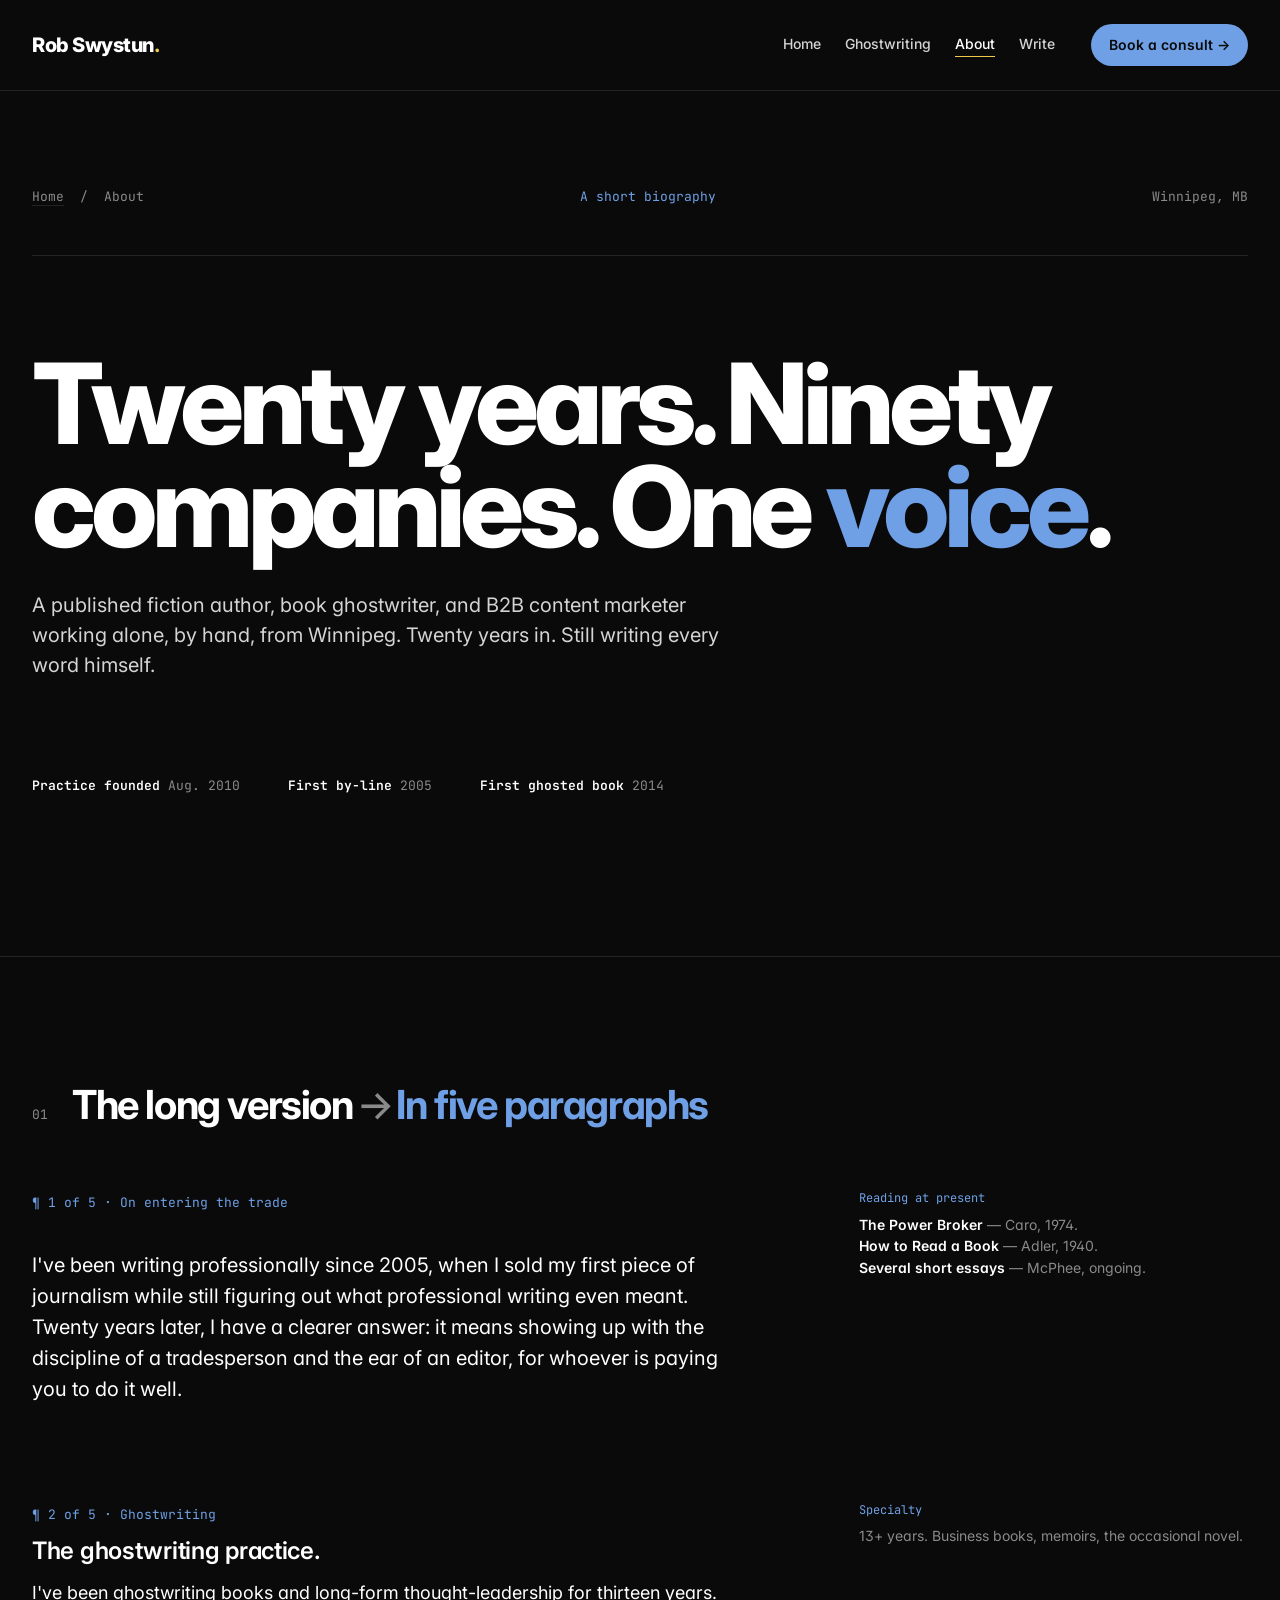
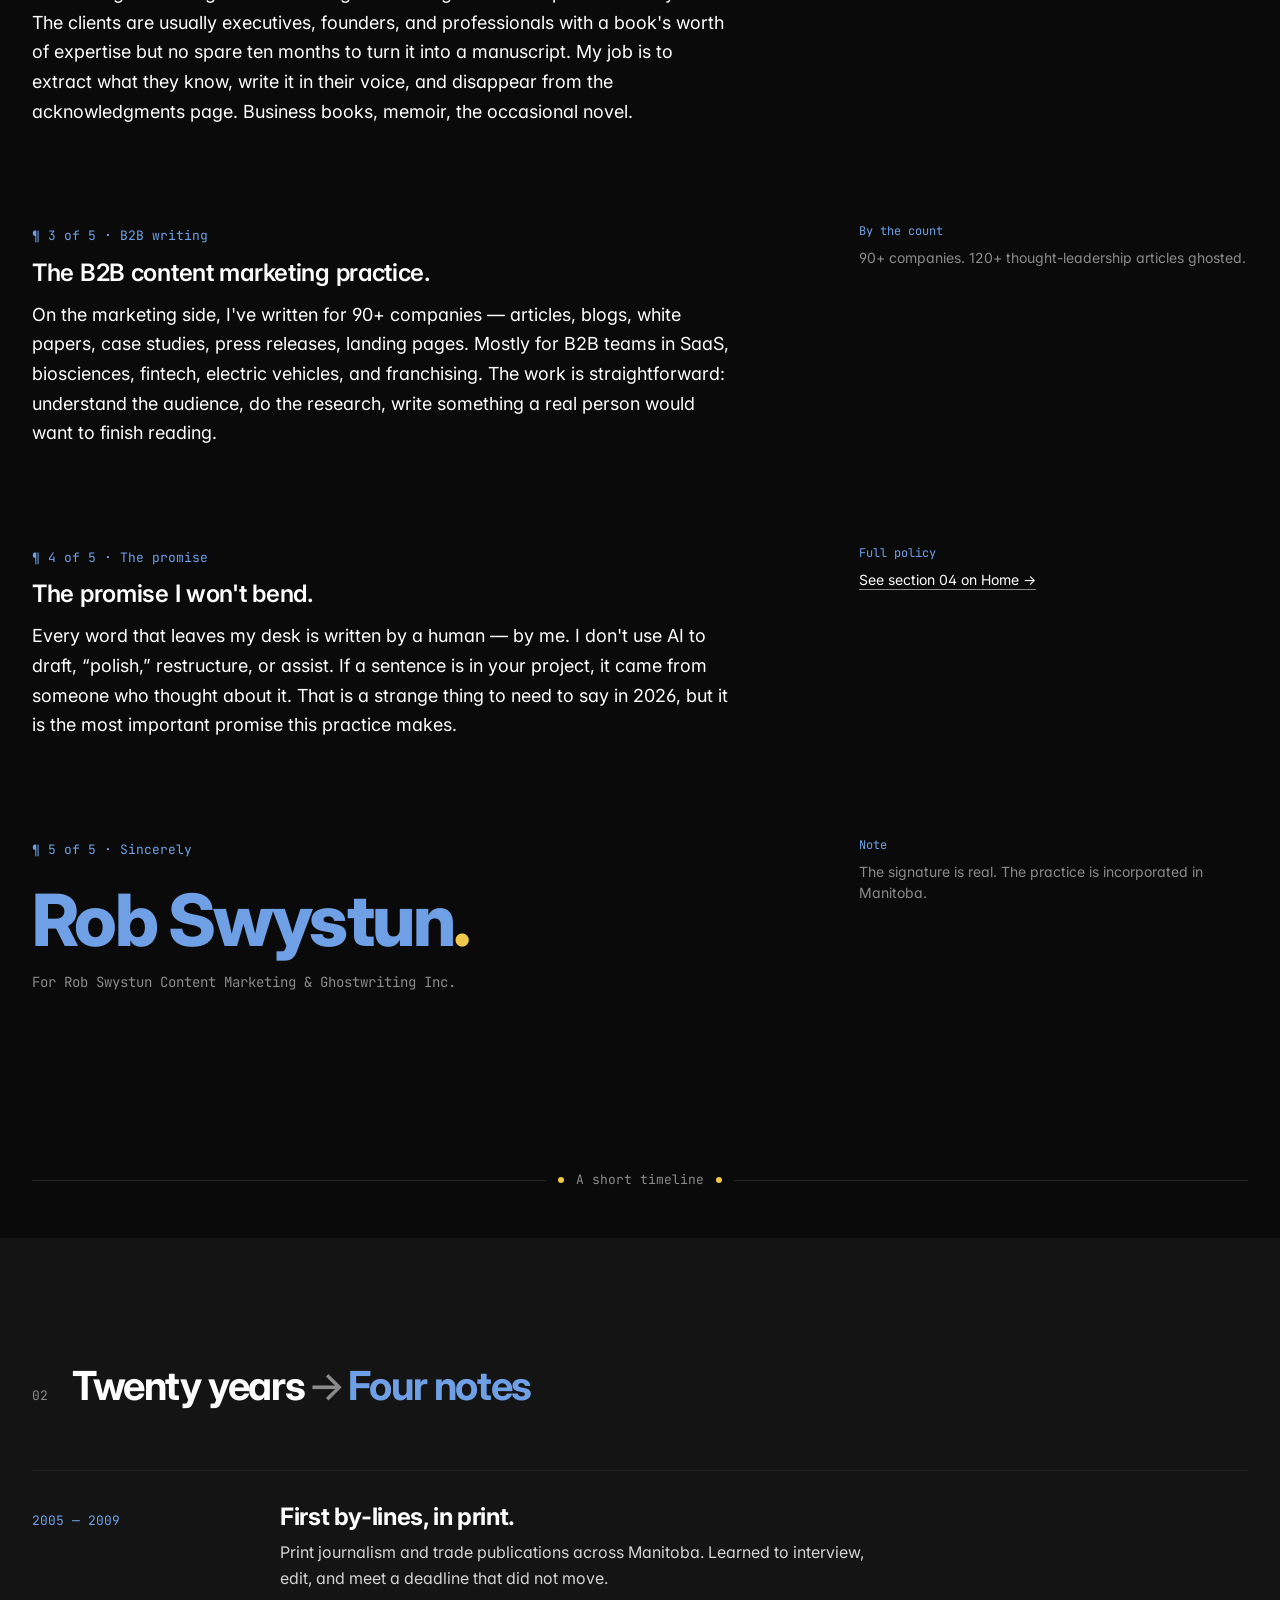
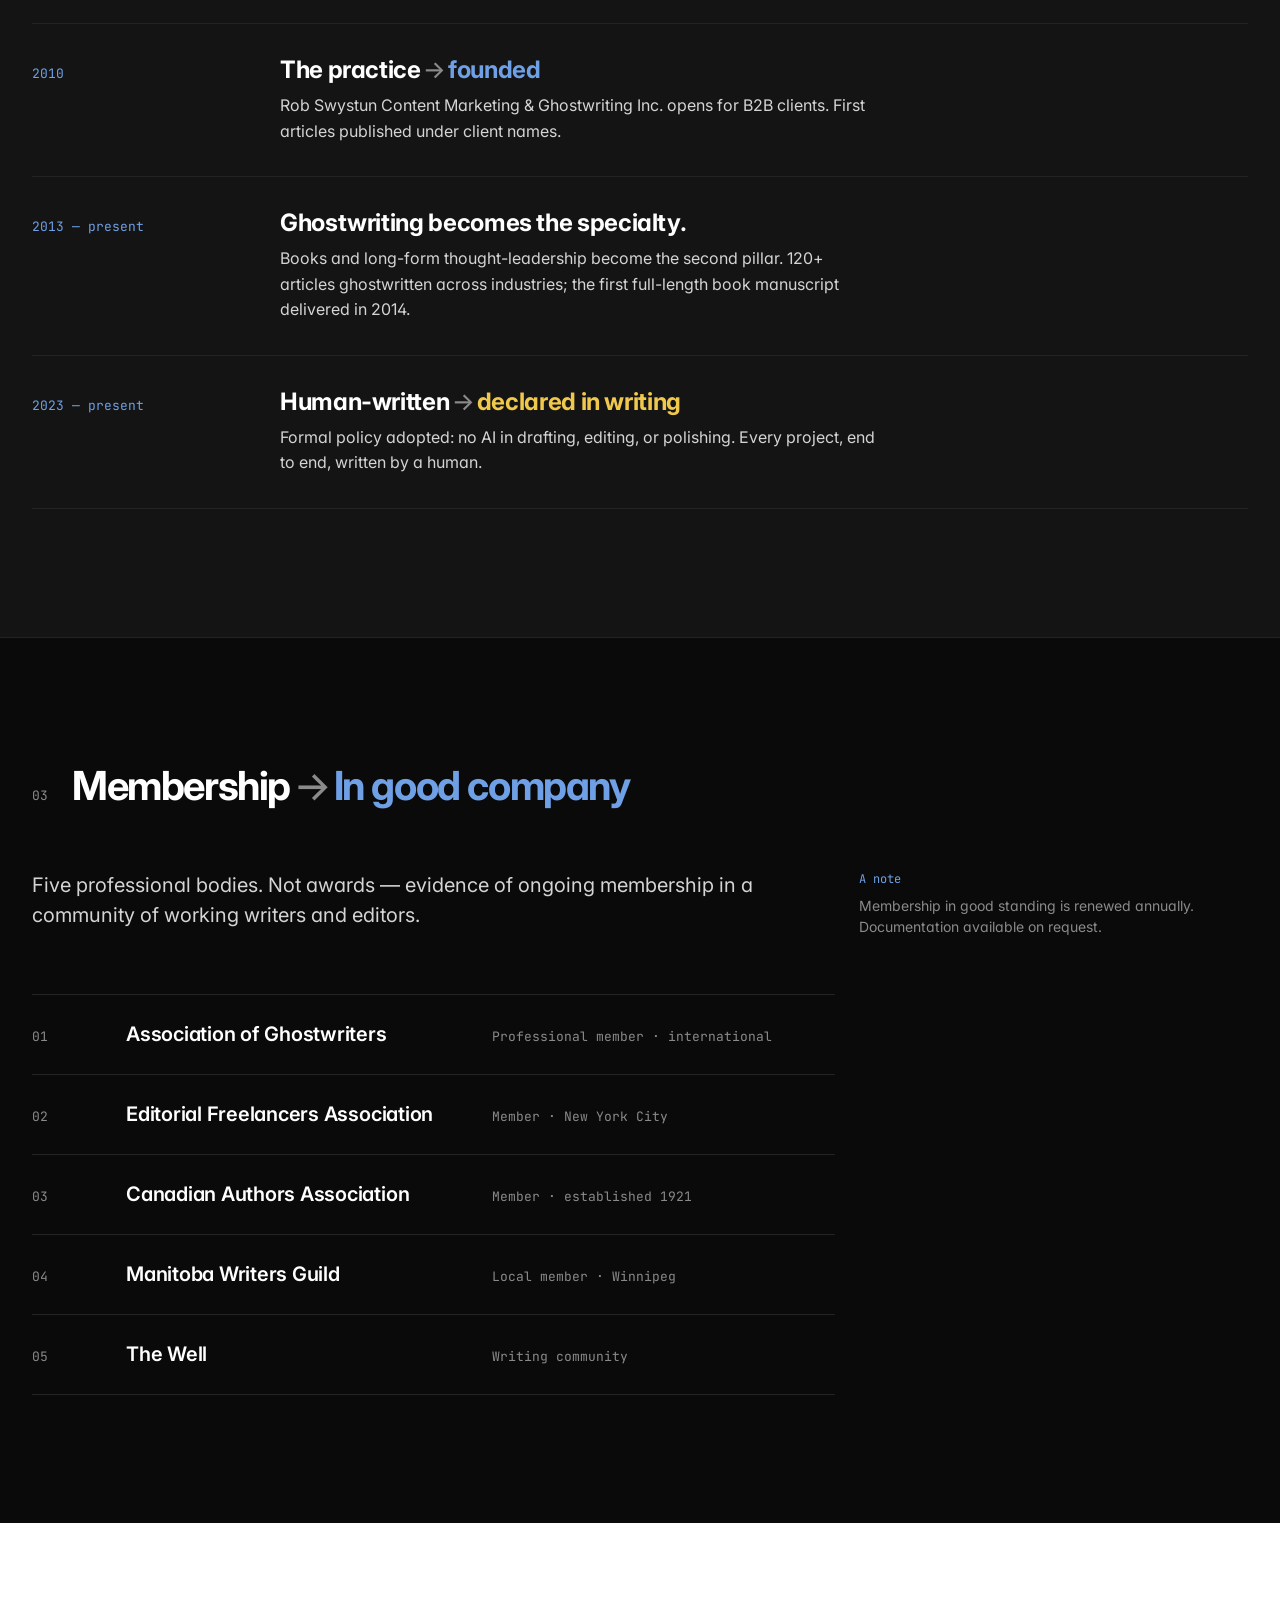
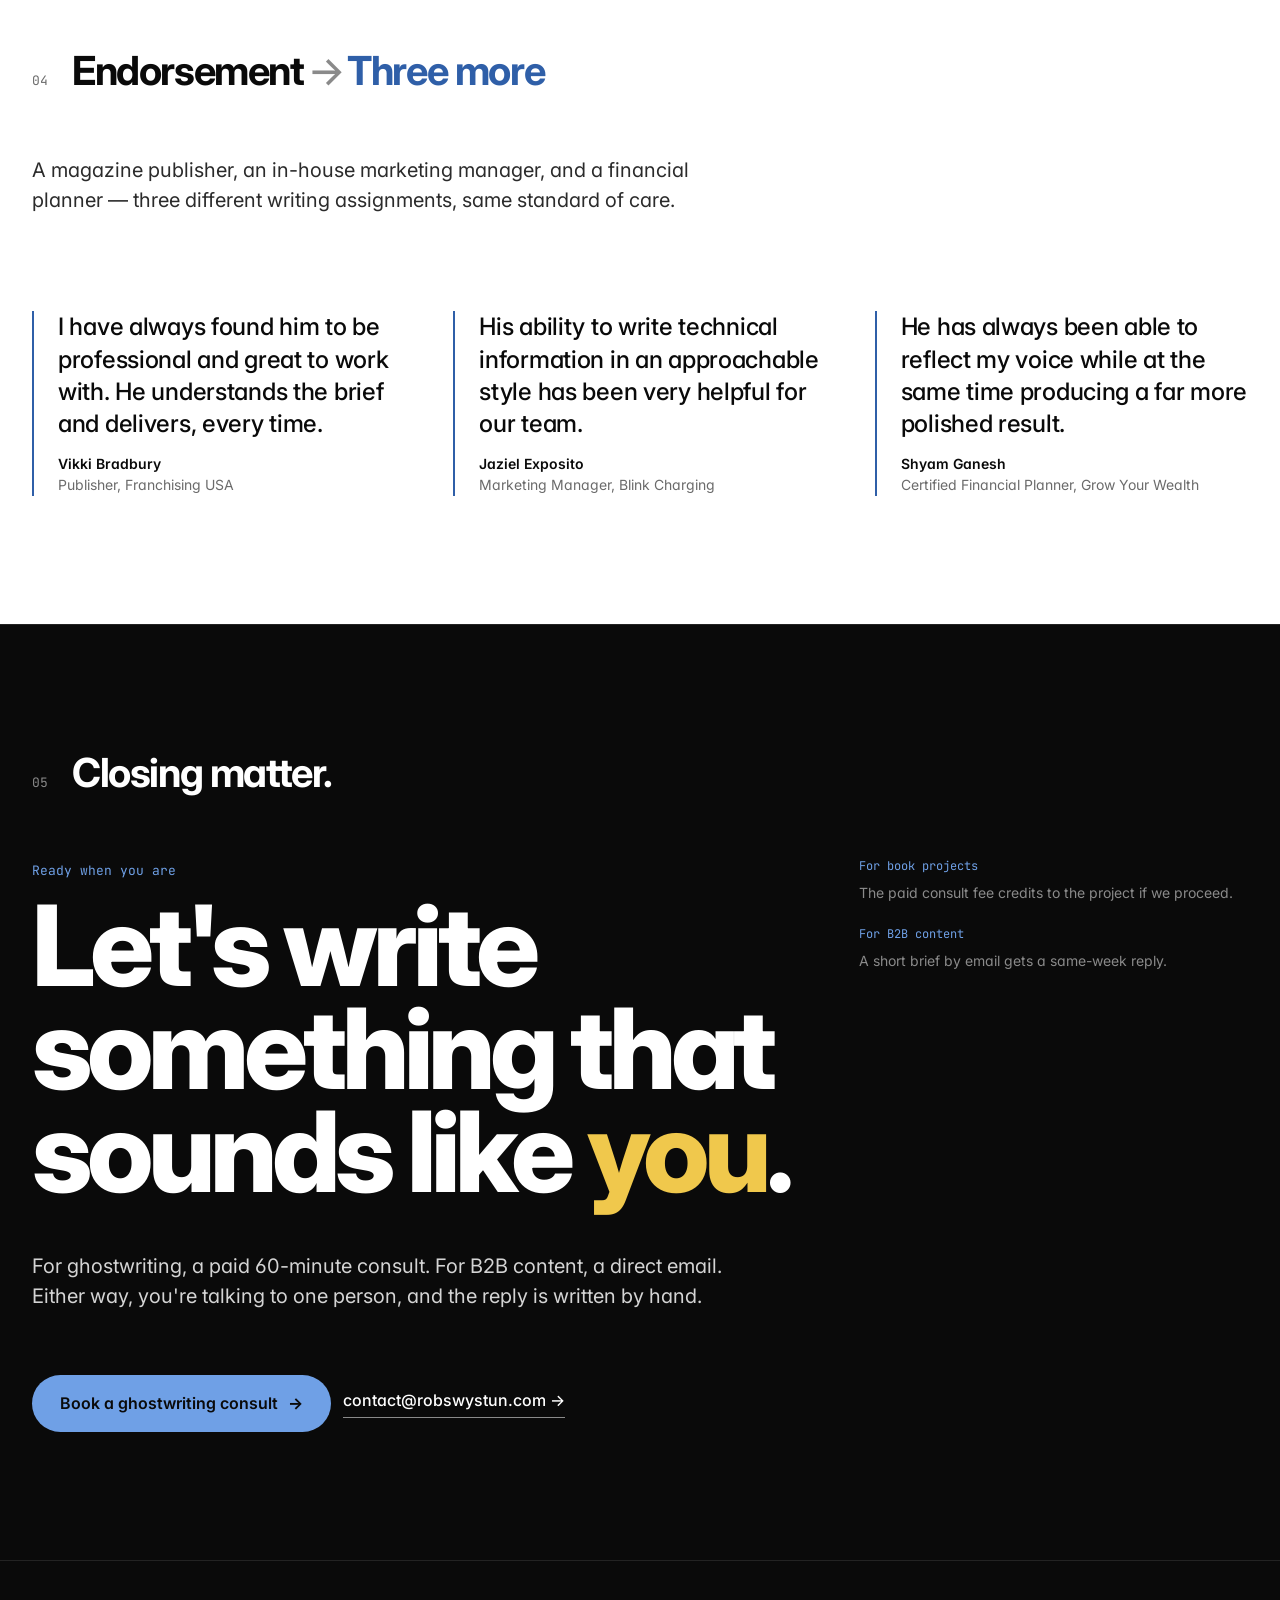
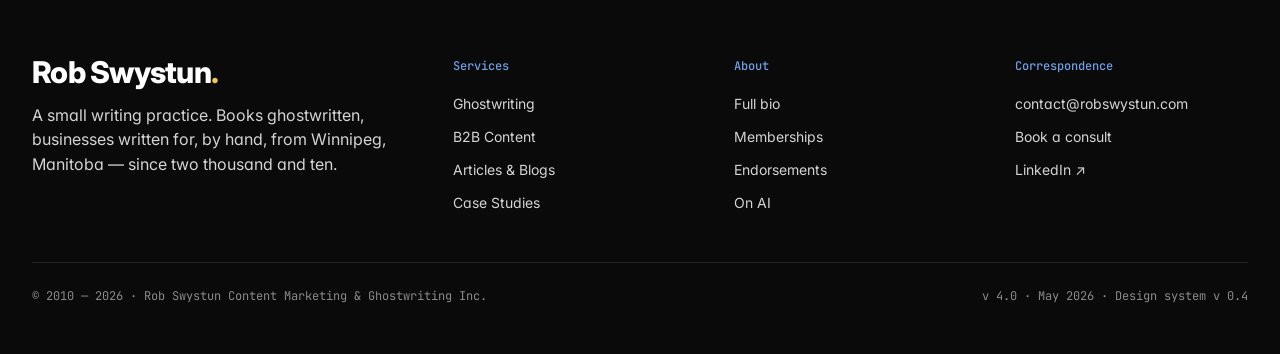
==== about.html @ d5e4dd90 "Add pages" ====
<!doctype html>
<html lang="en">
<head>
  <meta charset="utf-8" />
  <meta name="viewport" content="width=device-width, initial-scale=1" />
  <title>About — Rob Swystun</title>
  <meta name="description" content="Rob Swystun is a Winnipeg-based published author, book ghostwriter, and B2B content marketer with 20+ years of writing experience." />

  <link rel="preconnect" href="https://fonts.googleapis.com" />
  <link rel="preconnect" href="https://fonts.gstatic.com" crossorigin />
  <link href="https://fonts.googleapis.com/css2?family=Inter:wght@300;400;500;600;700;800;900&family=JetBrains+Mono:wght@400;500&display=swap" rel="stylesheet" />

  <link rel="stylesheet" href="styles.css" />
</head>
<body data-screen-label="02 About">
  <a class="skip" href="#main">Skip to text</a>

  <header class="site-header">
    <div class="wrap site-header__inner">
      <a href="index.html" class="brandmark">Rob Swystun<span class="dot">.</span></a>
      <nav class="topnav" aria-label="Primary">
        <a href="index.html">Home</a>
        <a href="ghostwriting.html">Ghostwriting</a>
        <a aria-current="page" href="about.html">About</a>
        <a href="index.html#correspondence">Write</a>
        <a class="nav-btn" href="ghostwriting.html">Book a consult <span class="arrow">→</span></a>
      </nav>
    </div>
  </header>

  <main id="main">

    <!-- ═══════ MASTHEAD ═══════════════════════════════════════ -->
    <section class="masthead" data-screen-label="About masthead">
      <div class="wrap">

        <div class="masthead__meta">
          <span><a href="index.html" style="color: var(--text-mute); border-bottom: 1px solid var(--line);">Home</a> &nbsp;/&nbsp; About</span>
          <span class="accent">A short biography</span>
          <span>Winnipeg, MB</span>
        </div>

        <h1>
          Twenty years. Ninety companies. One <span class="blue">voice</span>.
        </h1>

        <p class="masthead__dek">
          A published fiction author, book ghostwriter, and B2B content marketer
          working alone, by hand, from Winnipeg. Twenty years in. Still writing
          every word himself.
        </p>

        <div class="masthead__post-meta">
          <span><strong>Practice founded</strong> Aug. 2010</span>
          <span><strong>First by-line</strong> 2005</span>
          <span><strong>First ghosted book</strong> 2014</span>
        </div>
      </div>
    </section>

    <!-- ═══════ 01 / THE LONG VERSION ══════════════════════════ -->
    <section data-screen-label="Bio essay">
      <div class="wrap">
        <div class="sec-head">
          <span class="sec-num">01</span>
          <h2 class="sec-title">The long version<span class="arrow">→</span><span class="blue">In five paragraphs</span></h2>
        </div>

        <div class="grid">
          <div class="col-1-7">
            <p class="eyebrow">¶ 1 of 5 · On entering the trade</p>
            <p style="font-size: var(--t-20); line-height: 1.55; color: var(--text);">
              I've been writing professionally since 2005, when I sold my first piece
              of journalism while still figuring out what professional writing even
              meant. Twenty years later, I have a clearer answer: it means showing up
              with the discipline of a tradesperson and the ear of an editor, for
              whoever is paying you to do it well.
            </p>
          </div>
          <aside class="col-9-12">
            <div class="marginalia">
              <span class="num">Reading at present</span>
              <strong>The Power Broker</strong> — Caro, 1974.<br />
              <strong>How to Read a Book</strong> — Adler, 1940.<br />
              <strong>Several short essays</strong> — McPhee, ongoing.
            </div>
          </aside>
        </div>

        <div class="grid mt-5">
          <div class="col-1-7">
            <p class="eyebrow">¶ 2 of 5 · Ghostwriting</p>
            <h3 class="h-3" style="margin-bottom: var(--s-3);">The ghostwriting practice.</h3>
            <p>
              I've been ghostwriting books and long-form thought-leadership for thirteen
              years. The clients are usually executives, founders, and professionals with
              a book's worth of expertise but no spare ten months to turn it into a
              manuscript. My job is to extract what they know, write it in their voice,
              and disappear from the acknowledgments page. Business books, memoir,
              the occasional novel.
            </p>
          </div>
          <aside class="col-9-12">
            <div class="marginalia">
              <span class="num">Specialty</span>
              13+ years. Business books, memoirs, the occasional novel.
            </div>
          </aside>
        </div>

        <div class="grid mt-5">
          <div class="col-1-7">
            <p class="eyebrow">¶ 3 of 5 · B2B writing</p>
            <h3 class="h-3" style="margin-bottom: var(--s-3);">The B2B content marketing practice.</h3>
            <p>
              On the marketing side, I've written for 90+ companies — articles, blogs,
              white papers, case studies, press releases, landing pages. Mostly for B2B
              teams in SaaS, biosciences, fintech, electric vehicles, and franchising.
              The work is straightforward: understand the audience, do the research,
              write something a real person would want to finish reading.
            </p>
          </div>
          <aside class="col-9-12">
            <div class="marginalia">
              <span class="num">By the count</span>
              90+ companies. 120+ thought-leadership articles ghosted.
            </div>
          </aside>
        </div>

        <div class="grid mt-5">
          <div class="col-1-7">
            <p class="eyebrow">¶ 4 of 5 · The promise</p>
            <h3 class="h-3" style="margin-bottom: var(--s-3);">The promise I won't bend.</h3>
            <p>
              Every word that leaves my desk is written by a human — by me. I don't use
              AI to draft, &ldquo;polish,&rdquo; restructure, or assist. If a sentence is
              in your project, it came from someone who thought about it. That is a
              strange thing to need to say in 2026, but it is the most important promise
              this practice makes.
            </p>
          </div>
          <aside class="col-9-12">
            <div class="marginalia">
              <span class="num">Full policy</span>
              <a href="index.html#ai">See section 04 on Home →</a>
            </div>
          </aside>
        </div>

        <div class="grid mt-5">
          <div class="col-1-7">
            <p class="eyebrow">¶ 5 of 5 · Sincerely</p>
            <p style="font-family: var(--sans); font-weight: 800; font-size: clamp(40px, 6vw, 72px); line-height: 1; color: var(--blue); letter-spacing: -0.035em; margin: var(--s-3) 0; max-width: none;">
              Rob Swystun<span style="color: var(--warm);">.</span>
            </p>
            <p class="ts-small mt-1" style="font-family: var(--mono);">
              For Rob Swystun Content Marketing &amp; Ghostwriting Inc.
            </p>
          </div>
          <aside class="col-9-12">
            <div class="marginalia">
              <span class="num">Note</span>
              The signature is real. The practice is incorporated in Manitoba.
            </div>
          </aside>
        </div>
      </div>
    </section>

    <!-- section break -->
    <div class="wrap">
      <div class="section-break" role="separator">
        <span class="section-break__dot" aria-hidden="true"></span>
        <span class="section-break__label">A short timeline</span>
        <span class="section-break__dot" aria-hidden="true"></span>
      </div>
    </div>

    <!-- ═══════ 02 / TIMELINE ══════════════════════════════════ -->
    <section class="section--no-top section--alt" data-screen-label="Timeline">
      <div class="wrap">
        <div class="sec-head">
          <span class="sec-num">02</span>
          <h2 class="sec-title">Twenty years<span class="arrow">→</span><span class="blue">Four notes</span></h2>
        </div>

        <div class="grid">
          <div class="col-1-12">
            <ol class="timeline">
              <li class="timeline__row">
                <span class="timeline__years">2005 — 2009</span>
                <div>
                  <h3 class="timeline__title">First by-lines, in print.</h3>
                  <p class="timeline__body">
                    Print journalism and trade publications across Manitoba.
                    Learned to interview, edit, and meet a deadline that did not move.
                  </p>
                </div>
              </li>
              <li class="timeline__row">
                <span class="timeline__years">2010</span>
                <div>
                  <h3 class="timeline__title">The practice<span class="arrow">→</span><span class="blue">founded</span></h3>
                  <p class="timeline__body">
                    Rob Swystun Content Marketing &amp; Ghostwriting Inc. opens for B2B
                    clients. First articles published under client names.
                  </p>
                </div>
              </li>
              <li class="timeline__row">
                <span class="timeline__years">2013 — present</span>
                <div>
                  <h3 class="timeline__title">Ghostwriting becomes the specialty.</h3>
                  <p class="timeline__body">
                    Books and long-form thought-leadership become the second pillar.
                    120+ articles ghostwritten across industries; the first full-length
                    book manuscript delivered in 2014.
                  </p>
                </div>
              </li>
              <li class="timeline__row">
                <span class="timeline__years">2023 — present</span>
                <div>
                  <h3 class="timeline__title">Human-written<span class="arrow">→</span><span class="warm">declared in writing</span></h3>
                  <p class="timeline__body">
                    Formal policy adopted: no AI in drafting, editing, or polishing.
                    Every project, end to end, written by a human.
                  </p>
                </div>
              </li>
            </ol>
          </div>
        </div>
      </div>
    </section>

    <!-- ═══════ 03 / MEMBERSHIPS ═══════════════════════════════ -->
    <section id="memberships" data-screen-label="Memberships">
      <div class="wrap">
        <div class="sec-head">
          <span class="sec-num">03</span>
          <h2 class="sec-title">Membership<span class="arrow">→</span><span class="blue">In good company</span></h2>
        </div>

        <div class="grid">
          <div class="col-1-8">
            <p class="dek">
              Five professional bodies. Not awards — evidence of ongoing membership in
              a community of working writers and editors.
            </p>

            <ol class="register mt-4">
              <li class="register__row">
                <span class="register__num">01</span>
                <span class="register__name">Association of Ghostwriters</span>
                <span class="register__meta">Professional member · international</span>
              </li>
              <li class="register__row">
                <span class="register__num">02</span>
                <span class="register__name">Editorial Freelancers Association</span>
                <span class="register__meta">Member · New York City</span>
              </li>
              <li class="register__row">
                <span class="register__num">03</span>
                <span class="register__name">Canadian Authors Association</span>
                <span class="register__meta">Member · established 1921</span>
              </li>
              <li class="register__row">
                <span class="register__num">04</span>
                <span class="register__name">Manitoba Writers Guild</span>
                <span class="register__meta">Local member · Winnipeg</span>
              </li>
              <li class="register__row">
                <span class="register__num">05</span>
                <span class="register__name">The Well</span>
                <span class="register__meta">Writing community</span>
              </li>
            </ol>
          </div>

          <aside class="col-9-12">
            <div class="marginalia">
              <span class="num">A note</span>
              Membership in good standing is renewed annually. Documentation available on request.
            </div>
          </aside>
        </div>
      </div>
    </section>

    <!-- ═══════ 04 / MORE ENDORSEMENTS (inverted) ══════════════ -->
    <section class="inverted" id="more-endorsements" data-screen-label="More endorsements">
      <div class="wrap">
        <div class="sec-head">
          <span class="sec-num">04</span>
          <h2 class="sec-title">Endorsement<span class="arrow">→</span><span style="color: var(--blue-deep);">Three more</span></h2>
        </div>

        <p class="dek" style="margin-bottom: var(--s-9); color: var(--ink-soft);">
          A magazine publisher, an in-house marketing manager, and a financial planner —
          three different writing assignments, same standard of care.
        </p>

        <div class="grid">
          <div class="col-1-12">
            <div style="display: grid; grid-template-columns: repeat(3, 1fr); gap: var(--s-7);" class="quotes-grid">

              <figure class="pull-quote">
                <p>I have always found him to be professional and great to work with. He understands the brief and delivers, every time.</p>
                <cite><strong>Vikki Bradbury</strong><br />Publisher, Franchising USA</cite>
              </figure>

              <figure class="pull-quote">
                <p>His ability to write technical information in an approachable style has been very helpful for our team.</p>
                <cite><strong>Jaziel Exposito</strong><br />Marketing Manager, Blink Charging</cite>
              </figure>

              <figure class="pull-quote">
                <p>He has always been able to reflect my voice while at the same time producing a far more polished result.</p>
                <cite><strong>Shyam Ganesh</strong><br />Certified Financial Planner, Grow Your Wealth</cite>
              </figure>

            </div>
          </div>
        </div>
      </div>
    </section>

    <!-- ═══════ 05 / CLOSING ═══════════════════════════════════ -->
    <section data-screen-label="Closing CTA">
      <div class="wrap">
        <div class="sec-head">
          <span class="sec-num">05</span>
          <h2 class="sec-title">Closing matter.</h2>
        </div>

        <div class="grid">
          <div class="col-1-8">
            <p class="eyebrow">Ready when you are</p>

            <h2 class="h-display" style="margin-bottom: var(--s-7);">
              Let's write something that sounds like <span class="warm">you</span>.
            </h2>

            <p class="dek">
              For ghostwriting, a paid 60-minute consult. For B2B content, a direct email.
              Either way, you're talking to one person, and the reply is written by hand.
            </p>

            <div class="masthead__cta">
              <a class="btn" href="ghostwriting.html">Book a ghostwriting consult <span class="arrow">→</span></a>
              <a class="btn link" href="mailto:contact@robswystun.com">contact@robswystun.com →</a>
            </div>
          </div>
          <aside class="col-9-12">
            <div class="marginalia">
              <span class="num">For book projects</span>
              The paid consult fee credits to the project if we proceed.<br /><br />
              <span class="num">For B2B content</span>
              A short brief by email gets a same-week reply.
            </div>
          </aside>
        </div>
      </div>
    </section>

  </main>

  <footer class="site-footer">
    <div class="wrap">
      <div class="site-footer__grid">
        <div>
          <p class="site-footer__brand">Rob Swystun<span class="dot">.</span></p>
          <p class="site-footer__tag">
            A small writing practice. Books ghostwritten, businesses written for, by hand,
            from Winnipeg, Manitoba — since two thousand and ten.
          </p>
        </div>
        <div>
          <h4>Services</h4>
          <ul>
            <li><a href="ghostwriting.html">Ghostwriting</a></li>
            <li><a href="index.html#services">B2B Content</a></li>
            <li><a href="index.html#services">Articles &amp; Blogs</a></li>
            <li><a href="index.html#services">Case Studies</a></li>
          </ul>
        </div>
        <div>
          <h4>About</h4>
          <ul>
            <li><a href="about.html">Full bio</a></li>
            <li><a href="#memberships">Memberships</a></li>
            <li><a href="#more-endorsements">Endorsements</a></li>
            <li><a href="index.html#ai">On AI</a></li>
          </ul>
        </div>
        <div>
          <h4>Correspondence</h4>
          <ul>
            <li><a href="mailto:contact@robswystun.com">contact@robswystun.com</a></li>
            <li><a href="ghostwriting.html">Book a consult</a></li>
            <li><a href="#">LinkedIn ↗</a></li>
          </ul>
        </div>
      </div>
      <div class="site-footer__meta">
        <span>© 2010 — 2026 · Rob Swystun Content Marketing &amp; Ghostwriting Inc.</span>
        <span>v 4.0 · May 2026 · Design system v 0.4</span>
      </div>
    </div>
  </footer>

  <style>
    @media (max-width: 760px) {
      .quotes-grid { grid-template-columns: 1fr !important; }
    }
  </style>
</body>
</html>
---- styles.css ----
/* ═══════════════════════════════════════════════════════════════
   Rob Swystun — Content Marketing & Ghostwriting
   v4 — built on the Rob Swystun design system v0.4
   Black canvas. Heavy Inter. Blue & yellow accents.
   "Words built to last, voices built to carry."
   ═══════════════════════════════════════════════════════════════ */

:root{
  /* Surfaces — dark by default */
  --page:        #0A0A0A;
  --page-2:      #141414;
  --line:        #232323;
  --line-2:      #2E2E2E;

  --text:        #FFFFFF;
  --text-soft:   #D4D4D4;
  --text-mute:   #8A8A8A;

  /* Inverted (light card sections) */
  --light:       #FFFFFF;
  --ink:         #0A0A0A;
  --ink-soft:    #2B2B2B;
  --ink-mute:    #6B6B6B;
  --light-rule:  #E4E4E1;
  --light-line:  #F0F0EC;

  /* Accents */
  --blue:        #6FA0E6;
  --blue-deep:   #2F5FA8;
  --warm:        #F0C84C;
  --warm-deep:   #B58A12;

  /* Type */
  --sans: "Inter", -apple-system, BlinkMacSystemFont, "Helvetica Neue", Arial, sans-serif;
  --mono: "JetBrains Mono", ui-monospace, SFMono-Regular, Menlo, monospace;

  /* Scale */
  --t-12: 0.75rem;
  --t-13: 0.8125rem;
  --t-14: 0.875rem;
  --t-16: 1rem;
  --t-18: 1.125rem;
  --t-20: 1.25rem;
  --t-24: 1.5rem;
  --t-30: 1.875rem;
  --t-40: 2.5rem;
  --t-56: 3.5rem;
  --t-80: 5rem;
  --t-112: 7rem;

  /* Spacing — 8pt */
  --s-1: 4px; --s-2: 8px; --s-3: 12px; --s-4: 16px; --s-5: 24px;
  --s-6: 32px; --s-7: 48px; --s-8: 64px; --s-9: 96px; --s-10: 128px; --s-11: 160px;

  --maxw: 1280px;
  --gutter: 32px;
}

/* ── Reset ───────────────────────────────────────────────────── */
*, *::before, *::after { box-sizing: border-box; }
html, body { margin: 0; padding: 0; }
body{
  background: var(--page);
  color: var(--text);
  font-family: var(--sans);
  font-size: var(--t-16);
  line-height: 1.55;
  -webkit-font-smoothing: antialiased;
  text-rendering: optimizeLegibility;
  font-feature-settings: "ss01","cv11";
}
img, svg { max-width: 100%; display: block; }
ul, ol { list-style: none; padding: 0; margin: 0; }
a { color: inherit; text-decoration: none; }
hr { border: 0; height: 1px; background: var(--line); }

::selection { background: var(--blue); color: var(--ink); }

/* ── Container ───────────────────────────────────────────────── */
.wrap {
  max-width: var(--maxw);
  margin: 0 auto;
  padding: 0 var(--gutter);
}

/* ── Section primitives ──────────────────────────────────────── */
section { padding: var(--s-10) 0; border-top: 1px solid var(--line); }
section:first-of-type, .section--no-top { border-top: 0; }
.section--alt { background: var(--page-2); }

/* Inverted (white) section */
.inverted {
  background: var(--light);
  color: var(--ink);
  border-top: 0;
}
.inverted .sec-num { color: var(--ink-mute); }
.inverted .sec-title { color: var(--ink); }
.inverted .ts-eyebrow, .inverted .eyebrow { color: var(--blue-deep); }
.inverted hr { background: var(--light-rule); }
.inverted .ts-small { color: var(--ink-mute); }
.inverted p { color: var(--ink-soft); }
.inverted .meta-mono { color: var(--ink-mute); }

/* Section head ─ aligned mono numeral + heavy title */
.sec-head {
  display: flex;
  align-items: baseline;
  gap: var(--s-5);
  margin-bottom: var(--s-8);
}
.sec-num {
  font-family: var(--mono);
  font-size: var(--t-13);
  color: var(--text-mute);
  flex-shrink: 0;
}
.sec-title {
  font-family: var(--sans);
  font-weight: 700;
  font-size: var(--t-40);
  letter-spacing: -0.035em;
  line-height: 1.0;
  margin: 0;
  color: var(--text);
}
.sec-title .blue { color: var(--blue); }
.sec-title .warm { color: var(--warm); }
.sec-title .arrow {
  color: var(--text-mute);
  font-weight: 500;
  margin: 0 .1em;
}
@media (max-width: 720px) {
  .sec-title { font-size: var(--t-30); }
}

/* Eyebrow */
.eyebrow {
  font-family: var(--mono);
  font-size: var(--t-13);
  color: var(--blue);
  margin-bottom: var(--s-3);
  display: inline-block;
}

/* ── Type scale classes ──────────────────────────────────────── */
.h-display {
  font-family: var(--sans);
  font-weight: 800;
  font-size: clamp(56px, 9vw, 112px);
  line-height: 0.92;
  letter-spacing: -0.045em;
  margin: 0;
  text-wrap: balance;
}
.h-display .blue { color: var(--blue); }
.h-display .warm { color: var(--warm); }
.h-display .arrow {
  color: var(--text-mute);
  font-weight: 500;
  margin: 0 .1em;
}
.h-1 {
  font-family: var(--sans);
  font-weight: 700;
  font-size: var(--t-56);
  line-height: 0.98;
  letter-spacing: -0.035em;
  margin: 0;
}
.h-1 .blue { color: var(--blue); }
.h-1 .warm { color: var(--warm); }
.h-1 .arrow { color: var(--text-mute); font-weight: 500; margin: 0 .1em; }
.h-2 {
  font-family: var(--sans);
  font-weight: 700;
  font-size: var(--t-40);
  line-height: 1.05;
  letter-spacing: -0.025em;
  margin: 0;
}
.h-2 .blue { color: var(--blue); }
.h-2 .warm { color: var(--warm); }
.h-2 .arrow { color: var(--text-mute); font-weight: 500; margin: 0 .1em; }
.h-3 {
  font-family: var(--sans);
  font-weight: 600;
  font-size: var(--t-24);
  line-height: 1.2;
  letter-spacing: -0.012em;
  margin: 0;
}
.h-3 .blue { color: var(--blue); }
.h-3 .warm { color: var(--warm); }
.h-3 .arrow { color: var(--text-mute); font-weight: 500; margin: 0 .1em; }

.inverted .h-display .blue, .inverted .h-1 .blue, .inverted .h-2 .blue, .inverted .h-3 .blue { color: var(--blue-deep); }
.inverted .h-display .warm, .inverted .h-1 .warm, .inverted .h-2 .warm, .inverted .h-3 .warm { color: var(--warm-deep); }
.inverted .h-display .arrow, .inverted .h-1 .arrow, .inverted .h-2 .arrow, .inverted .h-3 .arrow { color: var(--ink-mute); }
.inverted .h-display, .inverted .h-1, .inverted .h-2, .inverted .h-3 { color: var(--ink); }

/* Dek */
.dek {
  font-family: var(--sans);
  font-weight: 400;
  font-size: var(--t-20);
  line-height: 1.5;
  color: var(--text-soft);
  max-width: 56ch;
  margin: 0;
}
.inverted .dek { color: var(--ink-soft); }

/* Body */
p {
  font-family: var(--sans);
  font-size: var(--t-18);
  line-height: 1.65;
  color: var(--text);
  max-width: 65ch;
  margin: 0;
}
p + p { margin-top: var(--s-5); }
p strong { color: var(--text); font-weight: 600; }
.inverted p { color: var(--ink); }
.inverted p strong { color: var(--ink); }

/* Mono small caption / metadata */
.meta-mono {
  font-family: var(--mono);
  font-size: var(--t-13);
  color: var(--text-mute);
  line-height: 1.55;
}
.ts-small {
  font-family: var(--sans);
  font-size: var(--t-14);
  line-height: 1.55;
  color: var(--text-mute);
}

/* ── Buttons (pill) ──────────────────────────────────────────── */
.btn {
  display: inline-flex;
  align-items: center;
  gap: 10px;
  font-family: var(--sans);
  font-weight: 600;
  font-size: var(--t-16);
  padding: 16px 28px;
  border-radius: 999px;
  border: 0;
  cursor: pointer;
  background: var(--blue);
  color: var(--ink);
  transition: transform .25s ease, background .25s ease, color .25s ease, border-color .25s ease;
  white-space: nowrap;
}
.btn:hover { background: var(--warm); color: var(--ink); transform: translateY(-1px); }
.btn .arrow { display: inline-block; transition: transform .25s ease; font-weight: 700; }
.btn:hover .arrow { transform: translateX(4px); }

.btn.ghost {
  background: transparent;
  color: var(--text);
  border: 1px solid var(--text);
}
.btn.ghost:hover {
  background: var(--text);
  color: var(--ink);
  border-color: var(--text);
}

.btn.link {
  background: transparent;
  border: 0;
  padding: 0 0 4px;
  border-radius: 0;
  color: var(--text);
  font-weight: 500;
  border-bottom: 1px solid var(--text-mute);
}
.btn.link:hover {
  color: var(--blue);
  border-color: var(--blue);
  background: transparent;
  transform: none;
}

.inverted .btn { background: var(--ink); color: var(--light); }
.inverted .btn:hover { background: var(--blue-deep); color: var(--light); }
.inverted .btn.ghost { background: transparent; color: var(--ink); border-color: var(--ink); }
.inverted .btn.ghost:hover { background: var(--ink); color: var(--light); }
.inverted .btn.link { color: var(--ink); border-color: var(--ink-mute); }
.inverted .btn.link:hover { color: var(--blue-deep); border-color: var(--blue-deep); }

/* ── Header / topbar ─────────────────────────────────────────── */
.site-header {
  padding: var(--s-5) 0;
  border-bottom: 1px solid var(--line);
  background: var(--page);
  position: sticky;
  top: 0;
  z-index: 10;
}
.site-header__inner {
  display: flex;
  justify-content: space-between;
  align-items: center;
  gap: var(--s-5);
}
.brandmark {
  font-family: var(--sans);
  font-weight: 800;
  font-size: var(--t-20);
  letter-spacing: -0.025em;
  color: var(--text);
  line-height: 1;
}
.brandmark .dot { color: var(--warm); }
.topnav {
  display: flex;
  align-items: center;
  gap: var(--s-5);
}
.topnav a {
  font-family: var(--sans);
  font-size: var(--t-14);
  font-weight: 500;
  color: var(--text-soft);
  transition: color .2s;
  padding-bottom: 2px;
  border-bottom: 1px solid transparent;
}
.topnav a:hover { color: var(--text); }
.topnav a[aria-current="page"] { color: var(--text); border-color: var(--warm); }
.topnav .nav-btn {
  padding: 10px 18px;
  border-radius: 999px;
  background: var(--blue);
  color: var(--ink);
  border: 0;
  font-weight: 600;
  font-size: var(--t-14);
  margin-left: var(--s-3);
}
.topnav .nav-btn:hover { background: var(--warm); border-color: transparent; color: var(--ink); }
@media (max-width: 720px) {
  .topnav { gap: var(--s-3); }
  .topnav a { font-size: var(--t-12); }
  .topnav .nav-btn { display: none; }
}

/* ── Masthead ────────────────────────────────────────────────── */
.masthead {
  padding: var(--s-9) 0 var(--s-11);
  border-top: 0;
}
.masthead__meta {
  display: flex;
  justify-content: space-between;
  align-items: baseline;
  gap: var(--s-5);
  padding-bottom: var(--s-7);
  border-bottom: 1px solid var(--line);
  margin-bottom: var(--s-9);
  font-family: var(--mono);
  font-size: var(--t-13);
  color: var(--text-mute);
  flex-wrap: wrap;
}
.masthead__meta .accent { color: var(--blue); }

.masthead h1 {
  font-family: var(--sans);
  font-weight: 800;
  font-size: clamp(56px, 9vw, 112px);
  line-height: 0.92;
  letter-spacing: -0.045em;
  margin: 0 0 var(--s-6);
  max-width: 20ch;
}
.masthead h1 .blue { color: var(--blue); }
.masthead h1 .warm { color: var(--warm); }
.masthead h1 .arrow {
  color: var(--text-mute);
  font-weight: 500;
  margin: 0 .08em;
}
.masthead__dek {
  font-size: var(--t-20);
  font-weight: 400;
  max-width: 56ch;
  color: var(--text-soft);
  line-height: 1.5;
  margin: 0;
}
.masthead__cta {
  display: flex;
  gap: var(--s-3);
  margin-top: var(--s-8);
  flex-wrap: wrap;
  align-items: center;
}
.masthead__post-meta {
  display: flex;
  gap: var(--s-7);
  margin-top: var(--s-9);
  font-family: var(--mono);
  font-size: var(--t-13);
  color: var(--text-mute);
  flex-wrap: wrap;
}
.masthead__post-meta strong { color: var(--text); font-weight: 600; }

/* ── 12-col grid (book) ──────────────────────────────────────── */
.grid {
  display: grid;
  grid-template-columns: repeat(12, 1fr);
  gap: var(--s-5);
}
.col-1-8 { grid-column: 1 / span 8; min-width: 0; }
.col-1-7 { grid-column: 1 / span 7; min-width: 0; }
.col-1-6 { grid-column: 1 / span 6; min-width: 0; }
.col-1-12 { grid-column: 1 / -1; }
.col-9-12 { grid-column: 9 / span 4; min-width: 0; }
.col-8-12 { grid-column: 8 / span 5; min-width: 0; }
.col-7-12 { grid-column: 7 / span 6; min-width: 0; }
@media (max-width: 900px) {
  .grid { grid-template-columns: 1fr; }
  .col-1-8, .col-1-7, .col-1-6, .col-1-12,
  .col-9-12, .col-8-12, .col-7-12 { grid-column: 1; }
}

/* ── Stats row ───────────────────────────────────────────────── */
.stats-row {
  display: grid;
  grid-template-columns: repeat(4, 1fr);
  gap: var(--s-5);
  padding: var(--s-8) 0;
  border-top: 1px solid var(--line);
  border-bottom: 1px solid var(--line);
}
.stat { display: flex; flex-direction: column; gap: 6px; }
.stat__num {
  font-family: var(--sans);
  font-weight: 800;
  font-size: var(--t-80);
  line-height: 0.9;
  letter-spacing: -0.04em;
  color: var(--text);
}
.stat__num .plus { color: var(--blue); }
.stat__num .warm { color: var(--warm); }
.stat__lbl {
  font-family: var(--mono);
  font-size: var(--t-13);
  color: var(--text-mute);
  margin-top: var(--s-1);
}
@media (max-width: 720px) {
  .stats-row { grid-template-columns: 1fr 1fr; gap: var(--s-5); }
  .stat__num { font-size: var(--t-56); }
}

/* ── Service card (arrow notation) ───────────────────────────── */
.service-card {
  background: var(--page);
  border: 1px solid var(--line);
  padding: var(--s-7);
  display: flex;
  flex-direction: column;
  gap: var(--s-5);
}
.service-card--alt { background: var(--page-2); }
.service-card__lbl {
  font-family: var(--mono);
  font-size: var(--t-13);
  color: var(--text-mute);
}
.service-card h4 {
  font-family: var(--sans);
  font-weight: 700;
  font-size: var(--t-30);
  letter-spacing: -0.025em;
  line-height: 1.05;
  margin: 0;
  color: var(--text);
}
.service-card h4 .arrow {
  color: var(--text-mute);
  font-weight: 500;
  margin: 0 .15em;
}
.service-card h4 .accent { color: var(--blue); }
.service-card h4 .accent-warm { color: var(--warm); }
.service-card p {
  margin: 0;
  color: var(--text-soft);
  font-size: var(--t-16);
  line-height: 1.6;
}
.service-card__footer {
  margin-top: auto;
  padding-top: var(--s-4);
  border-top: 1px solid var(--line);
  display: flex;
  align-items: baseline;
  justify-content: space-between;
  gap: var(--s-3);
  flex-wrap: wrap;
}

/* ── Tag ─────────────────────────────────────────────────────── */
.tag {
  display: inline-block;
  font-family: var(--sans);
  font-size: var(--t-13);
  font-weight: 500;
  padding: 6px 14px;
  border: 1px solid var(--line-2);
  color: var(--text-soft);
  border-radius: 999px;
}
.inverted .tag { border-color: var(--light-rule); color: var(--ink-soft); }
.tags { display: flex; gap: var(--s-2); flex-wrap: wrap; }

/* ── Pull quote ──────────────────────────────────────────────── */
.pull-quote {
  border-left: 2px solid var(--blue);
  padding-left: var(--s-5);
  margin: 0;
  display: flex;
  flex-direction: column;
  gap: var(--s-3);
}
.pull-quote p {
  font-family: var(--sans);
  font-weight: 500;
  font-size: var(--t-24);
  line-height: 1.35;
  letter-spacing: -0.012em;
  margin: 0;
  color: var(--text);
  max-width: none;
}
.pull-quote cite {
  font-style: normal;
  font-family: var(--sans);
  font-size: var(--t-14);
  color: var(--text-mute);
}
.pull-quote cite strong { color: var(--text); font-weight: 600; }
.inverted .pull-quote { border-left-color: var(--blue-deep); }
.inverted .pull-quote p { color: var(--ink); }
.inverted .pull-quote cite { color: var(--ink-mute); }
.inverted .pull-quote cite strong { color: var(--ink); }

/* ── Section break (two warm dots) ───────────────────────────── */
.section-break {
  display: flex;
  align-items: center;
  gap: var(--s-3);
  color: var(--text-mute);
  padding: var(--s-7) 0;
}
.section-break::before, .section-break::after {
  content: "";
  flex: 1;
  height: 1px;
  background: var(--line);
}
.section-break__dot {
  display: inline-block;
  width: 6px; height: 6px;
  border-radius: 50%;
  background: var(--warm);
}
.section-break__label {
  font-family: var(--mono);
  font-size: var(--t-13);
  color: var(--text-mute);
}
.inverted .section-break__label { color: var(--ink-mute); }
.inverted .section-break::before, .inverted .section-break::after { background: var(--light-rule); }

/* ── Timeline ────────────────────────────────────────────────── */
.timeline { border-top: 1px solid var(--line); }
.timeline__row {
  display: grid;
  grid-template-columns: 200px 1fr;
  gap: var(--s-7);
  padding: var(--s-6) 0;
  border-bottom: 1px solid var(--line);
  align-items: baseline;
}
.timeline__years {
  font-family: var(--mono);
  font-size: var(--t-13);
  color: var(--blue);
  text-transform: lowercase;
}
.timeline__title {
  font-family: var(--sans);
  font-weight: 700;
  font-size: var(--t-24);
  letter-spacing: -0.015em;
  line-height: 1.2;
  margin: 0 0 var(--s-2);
  color: var(--text);
}
.timeline__title .blue { color: var(--blue); }
.timeline__title .warm { color: var(--warm); }
.timeline__title .arrow { color: var(--text-mute); font-weight: 500; margin: 0 .1em; }
.timeline__body {
  font-size: var(--t-16);
  line-height: 1.6;
  color: var(--text-soft);
  max-width: 60ch;
}
@media (max-width: 720px) {
  .timeline__row { grid-template-columns: 1fr; gap: var(--s-2); }
}

/* ── Register (memberships) ──────────────────────────────────── */
.register { border-top: 1px solid var(--line); }
.register__row {
  display: grid;
  grid-template-columns: 70px 1fr 1fr;
  gap: var(--s-5);
  padding: var(--s-5) 0;
  border-bottom: 1px solid var(--line);
  align-items: baseline;
}
.register__num {
  font-family: var(--mono);
  font-size: var(--t-13);
  color: var(--text-mute);
}
.register__name {
  font-family: var(--sans);
  font-weight: 600;
  font-size: var(--t-20);
  letter-spacing: -0.012em;
  color: var(--text);
}
.register__meta {
  font-family: var(--mono);
  font-size: var(--t-13);
  color: var(--text-mute);
}
@media (max-width: 720px) {
  .register__row { grid-template-columns: 50px 1fr; }
  .register__meta { grid-column: 2; }
}

/* ── Phase (process step) ────────────────────────────────────── */
.phase {
  display: grid;
  grid-template-columns: 220px 1fr;
  gap: var(--s-7);
  padding: var(--s-7) 0;
  border-bottom: 1px solid var(--line);
}
.phase:first-of-type { border-top: 1px solid var(--line); }
.phase__label {
  display: flex;
  flex-direction: column;
  gap: var(--s-2);
}
.phase__num {
  font-family: var(--mono);
  font-size: var(--t-13);
  color: var(--blue);
}
.phase__name {
  font-family: var(--sans);
  font-weight: 700;
  font-size: var(--t-30);
  letter-spacing: -0.025em;
  color: var(--text);
  line-height: 1.05;
}
.phase__title {
  font-family: var(--sans);
  font-weight: 700;
  font-size: var(--t-30);
  letter-spacing: -0.025em;
  line-height: 1.05;
  margin: 0 0 var(--s-4);
  color: var(--text);
}
.phase__title .blue { color: var(--blue); }
.phase__title .warm { color: var(--warm); }
.phase__title .arrow { color: var(--text-mute); font-weight: 500; margin: 0 .1em; }
.phase__body {
  font-size: var(--t-16);
  line-height: 1.6;
  color: var(--text-soft);
  max-width: 60ch;
  margin: 0 0 var(--s-5);
}
.phase__delivers {
  border-top: 1px solid var(--line);
}
.phase__delivers-label {
  font-family: var(--mono);
  font-size: var(--t-12);
  color: var(--text-mute);
  padding: var(--s-3) 0 var(--s-2);
  display: block;
}
.phase__delivers li {
  font-family: var(--sans);
  font-size: var(--t-16);
  color: var(--text);
  padding: var(--s-3) 0;
  border-top: 1px solid var(--line);
  display: grid;
  grid-template-columns: 28px 1fr;
  gap: var(--s-3);
}
.phase__delivers li::before {
  content: "→";
  color: var(--blue);
  font-weight: 700;
}
@media (max-width: 800px) {
  .phase { grid-template-columns: 1fr; gap: var(--s-4); }
}

/* ── Scope (in / out) ────────────────────────────────────────── */
.scope {
  display: grid;
  grid-template-columns: 1fr 1fr;
  gap: var(--s-7);
}
.scope__col h3 {
  font-family: var(--sans);
  font-weight: 700;
  font-size: var(--t-30);
  letter-spacing: -0.025em;
  margin: var(--s-2) 0 0;
  color: var(--text);
}
.scope__col h3 .blue { color: var(--blue); }
.scope__col h3 .warm { color: var(--warm); }
.scope__col ul {
  border-top: 1px solid var(--line);
  margin-top: var(--s-5);
}
.scope__col li {
  font-family: var(--sans);
  font-size: var(--t-16);
  line-height: 1.5;
  color: var(--text-soft);
  padding: var(--s-3) 0 var(--s-3) var(--s-8);
  border-bottom: 1px solid var(--line);
  position: relative;
}
.scope__col li::before {
  position: absolute;
  left: 0;
  top: var(--s-3);
  font-family: var(--mono);
  font-size: var(--t-12);
  font-weight: 500;
}
.scope__col--in li::before  { content: "In"; color: var(--blue); }
.scope__col--out li::before { content: "Out"; color: var(--warm); }
@media (max-width: 800px) { .scope { grid-template-columns: 1fr; gap: var(--s-5); } }

/* ── FAQ entries ─────────────────────────────────────────────── */
.entries { border-top: 1px solid var(--line); }
.entry {
  padding: var(--s-5) 0;
  border-bottom: 1px solid var(--line);
}
.entry summary { list-style: none; cursor: pointer; }
.entry summary::-webkit-details-marker { display: none; }
.entry__head {
  display: grid;
  grid-template-columns: 60px 1fr auto;
  gap: var(--s-4);
  align-items: baseline;
}
.entry__num {
  font-family: var(--mono);
  font-size: var(--t-13);
  color: var(--blue);
}
.entry__q {
  font-family: var(--sans);
  font-weight: 700;
  font-size: var(--t-24);
  letter-spacing: -0.015em;
  line-height: 1.25;
  color: var(--text);
  margin: 0;
}
.entry__q .blue { color: var(--blue); }
.entry__q .warm { color: var(--warm); }
.entry__q .arrow { color: var(--text-mute); font-weight: 500; margin: 0 .1em; }
.entry__toggle {
  font-family: var(--mono);
  font-size: var(--t-12);
  color: var(--blue);
  padding-bottom: 2px;
  border-bottom: 1px solid var(--blue);
}
.entry[open] .entry__toggle::before { content: "Close"; }
.entry:not([open]) .entry__toggle::before { content: "Open"; }
.entry__a {
  padding-top: var(--s-4);
  padding-left: 76px;
  max-width: 64ch;
  font-size: var(--t-16);
  line-height: 1.6;
  color: var(--text-soft);
}
@media (max-width: 720px) {
  .entry__head { grid-template-columns: 1fr auto; }
  .entry__num { grid-column: 1 / -1; margin-bottom: 4px; }
  .entry__a { padding-left: 0; }
}

/* ── Reservation slip ────────────────────────────────────────── */
.slip {
  background: var(--page-2);
  border: 1px solid var(--line);
  padding: var(--s-7);
  display: flex;
  flex-direction: column;
  gap: var(--s-4);
  position: relative;
}
.slip__label {
  position: absolute;
  top: -10px;
  left: var(--s-5);
  background: var(--page);
  padding: 0 var(--s-2);
  font-family: var(--mono);
  font-size: var(--t-12);
  color: var(--warm);
}
.slip__title {
  font-family: var(--sans);
  font-weight: 700;
  font-size: var(--t-30);
  line-height: 1.05;
  letter-spacing: -0.025em;
  color: var(--text);
  margin: 0;
}
.slip__title .blue { color: var(--blue); }
.slip__title .warm { color: var(--warm); }
.slip__rows { display: flex; flex-direction: column; border-top: 1px solid var(--line); }
.slip__row {
  display: grid;
  grid-template-columns: 130px 1fr;
  gap: var(--s-4);
  padding: var(--s-3) 0;
  border-bottom: 1px solid var(--line);
  align-items: baseline;
}
.slip__row dt {
  font-family: var(--mono);
  font-size: var(--t-12);
  color: var(--text-mute);
}
.slip__row dd {
  font-family: var(--sans);
  font-size: var(--t-16);
  color: var(--text);
}
.slip__row dd .warm { color: var(--warm); }
.slip__row dd .blue { color: var(--blue); }
.slip__cta { width: 100%; justify-content: center; margin-top: var(--s-3); }

.inverted .slip { background: var(--light); border-color: var(--light-rule); }
.inverted .slip__label { background: var(--light); color: var(--warm-deep); }
.inverted .slip__title { color: var(--ink); }
.inverted .slip__rows { border-color: var(--light-rule); }
.inverted .slip__row { border-bottom-color: var(--light-rule); }
.inverted .slip__row dt { color: var(--ink-mute); }
.inverted .slip__row dd { color: var(--ink); }

/* ── Catalog list (correspondence index) ─────────────────────── */
.cat-list { border-top: 1px solid var(--line); }
.cat-row {
  display: grid;
  grid-template-columns: 70px 1.4fr 2fr auto;
  gap: var(--s-5);
  padding: var(--s-5) 0;
  border-bottom: 1px solid var(--line);
  align-items: baseline;
}
.cat-row__num {
  font-family: var(--mono);
  font-size: var(--t-13);
  color: var(--blue);
}
.cat-row__title {
  font-family: var(--sans);
  font-weight: 600;
  font-size: var(--t-20);
  letter-spacing: -0.012em;
  color: var(--text);
}
.cat-row__title .arrow { color: var(--text-mute); font-weight: 500; margin: 0 .1em; }
.cat-row__desc {
  font-size: var(--t-16);
  line-height: 1.55;
  color: var(--text-soft);
}
.cat-row__see {
  font-family: var(--sans);
  font-size: var(--t-14);
  white-space: nowrap;
}
.cat-row__see a {
  border-bottom: 1px solid var(--text-mute);
  padding-bottom: 2px;
  color: var(--text);
}
.cat-row__see a:hover { color: var(--blue); border-color: var(--blue); }
@media (max-width: 800px) {
  .cat-row { grid-template-columns: 50px 1fr; }
  .cat-row__desc, .cat-row__see { grid-column: 2; }
}

/* ── Marginalia / sidenotes ──────────────────────────────────── */
.marginalia {
  font-family: var(--sans);
  font-size: var(--t-14);
  line-height: 1.55;
  color: var(--text-mute);
}
.marginalia .num {
  font-family: var(--mono);
  font-size: var(--t-12);
  color: var(--blue);
  display: block;
  margin-bottom: 6px;
}
.marginalia strong { color: var(--text); font-weight: 600; }
.marginalia a {
  color: var(--text);
  border-bottom: 1px solid var(--text-mute);
  padding-bottom: 1px;
}
.marginalia a:hover { color: var(--blue); border-color: var(--blue); }
.inverted .marginalia { color: var(--ink-mute); }
.inverted .marginalia .num { color: var(--blue-deep); }
.inverted .marginalia strong { color: var(--ink); }
.inverted .marginalia a { color: var(--ink); border-color: var(--ink-mute); }

/* ── Footer ──────────────────────────────────────────────────── */
.site-footer {
  padding: var(--s-9) 0 var(--s-7);
  border-top: 1px solid var(--line);
  background: var(--page);
}
.site-footer__grid {
  display: grid;
  grid-template-columns: 1.6fr 1fr 1fr 1fr;
  gap: var(--s-7);
  padding-bottom: var(--s-7);
  border-bottom: 1px solid var(--line);
}
@media (max-width: 900px) {
  .site-footer__grid { grid-template-columns: 1fr 1fr; gap: var(--s-5); }
}
@media (max-width: 540px) { .site-footer__grid { grid-template-columns: 1fr; } }
.site-footer__brand {
  font-family: var(--sans);
  font-weight: 800;
  font-size: var(--t-30);
  letter-spacing: -0.025em;
  color: var(--text);
  margin: 0 0 var(--s-4);
  line-height: 1;
}
.site-footer__brand .dot { color: var(--warm); }
.site-footer__tag {
  font-family: var(--sans);
  font-size: var(--t-16);
  line-height: 1.55;
  color: var(--text-soft);
  max-width: 36ch;
  margin: 0;
}
.site-footer h4 {
  font-family: var(--mono);
  font-size: var(--t-12);
  font-weight: 500;
  color: var(--blue);
  margin: 0 0 var(--s-4);
}
.site-footer ul { display: flex; flex-direction: column; gap: var(--s-2); }
.site-footer ul a {
  font-family: var(--sans);
  font-size: var(--t-14);
  color: var(--text-soft);
  border-bottom: 1px solid transparent;
  padding-bottom: 2px;
  transition: color .2s, border-color .2s;
}
.site-footer ul a:hover { color: var(--blue); border-color: var(--blue); }
.site-footer__meta {
  padding-top: var(--s-5);
  display: flex;
  justify-content: space-between;
  align-items: baseline;
  flex-wrap: wrap;
  gap: var(--s-3);
  font-family: var(--mono);
  font-size: var(--t-12);
  color: var(--text-mute);
}

/* ── Misc ───────────────────────────────────────────────────── */
.skip {
  position: absolute;
  top: -100px;
  left: var(--s-4);
  background: var(--text);
  color: var(--ink);
  padding: var(--s-2) var(--s-3);
  font-family: var(--mono);
  font-size: var(--t-12);
}
.skip:focus { top: var(--s-3); }

.sr-only {
  position: absolute; width: 1px; height: 1px;
  clip: rect(0,0,0,0); overflow: hidden; white-space: nowrap;
}

.mt-1 { margin-top: var(--s-4); }
.mt-2 { margin-top: var(--s-5); }
.mt-3 { margin-top: var(--s-7); }
.mt-4 { margin-top: var(--s-8); }
.mt-5 { margin-top: var(--s-9); }
.mt-6 { margin-top: var(--s-10); }
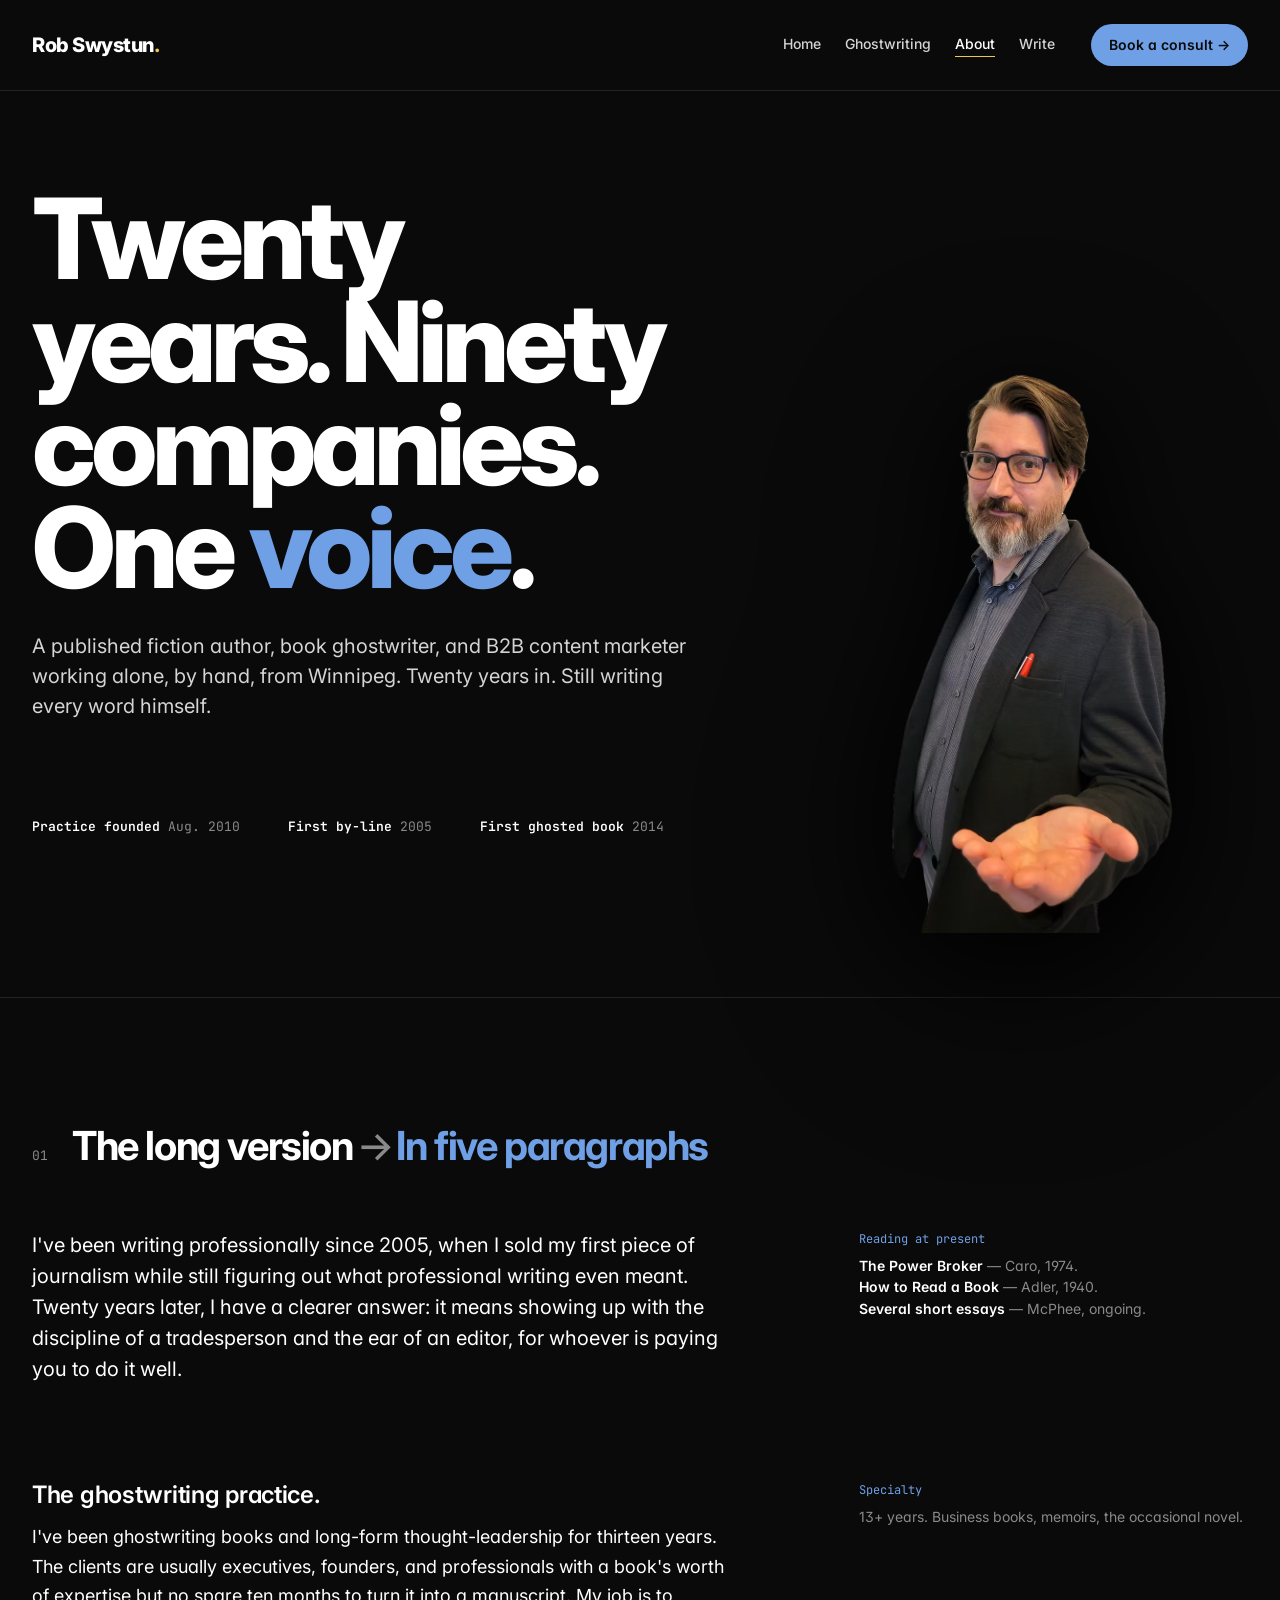
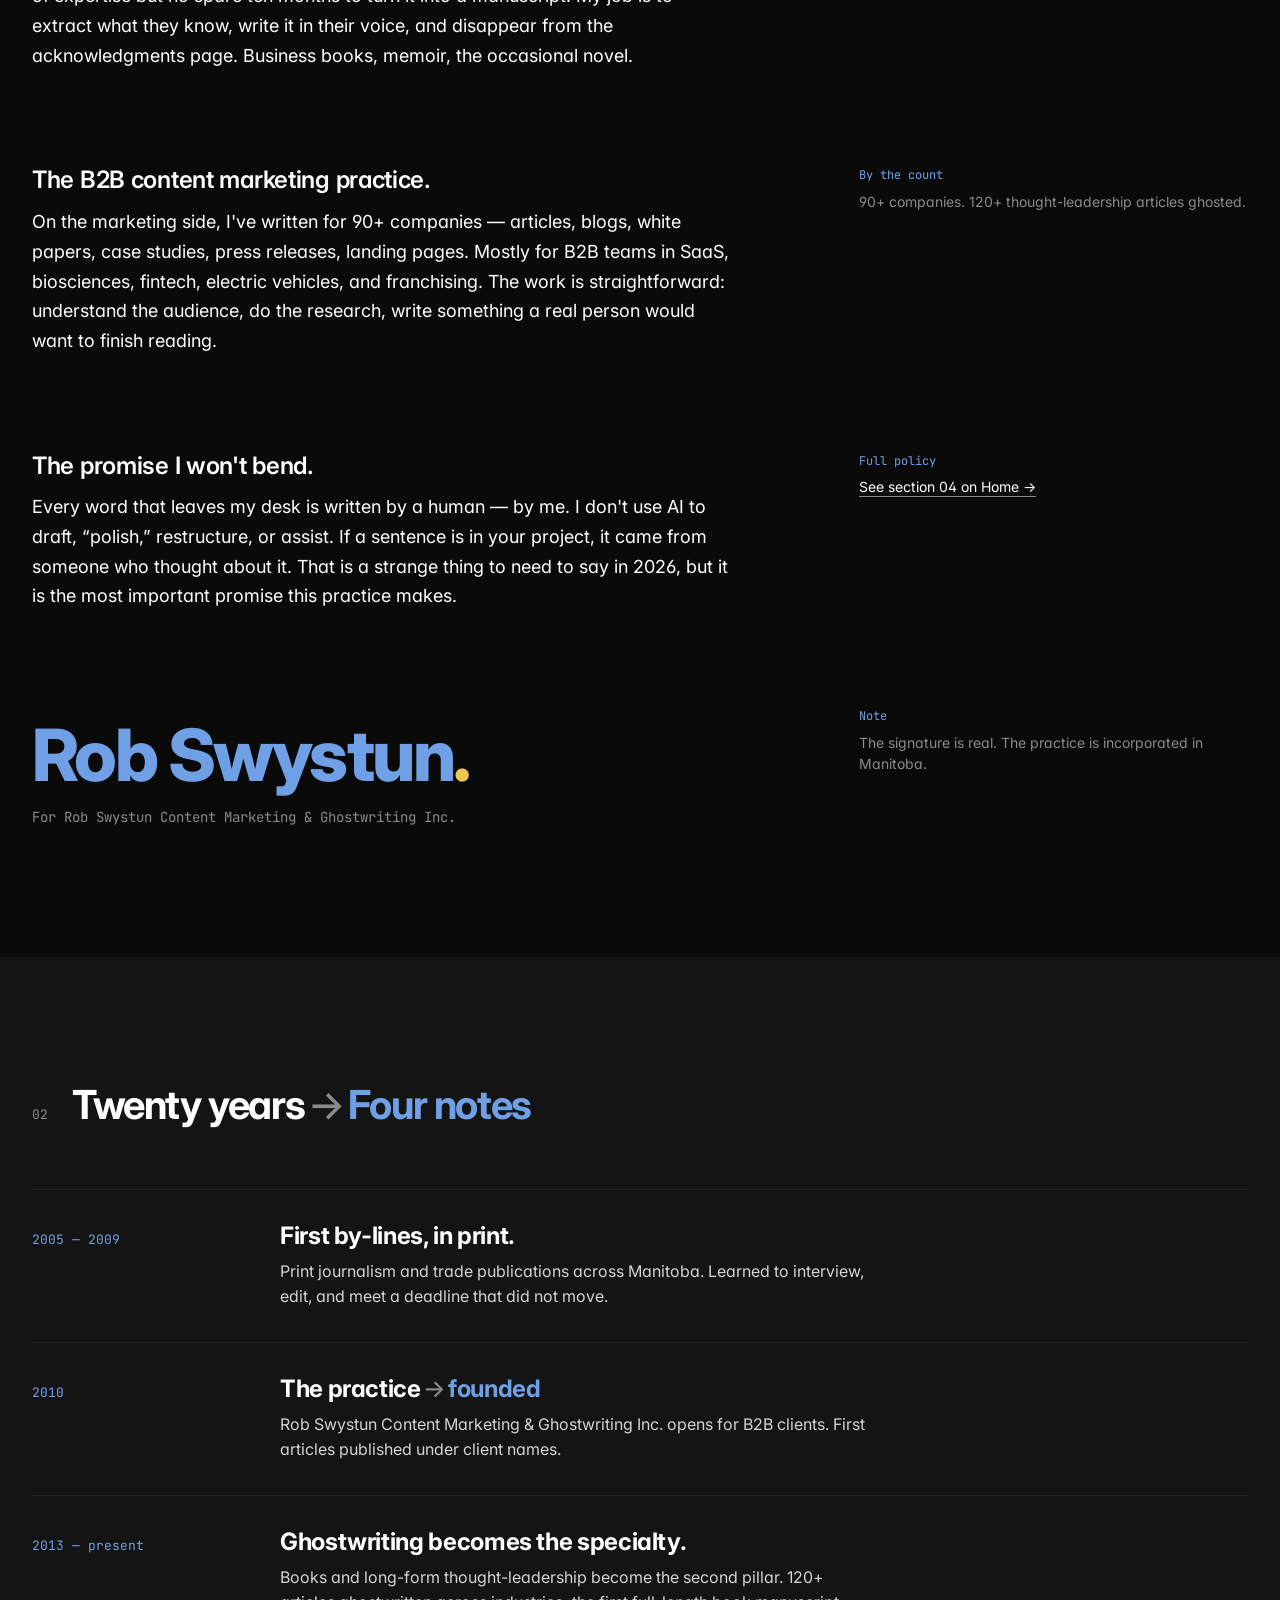
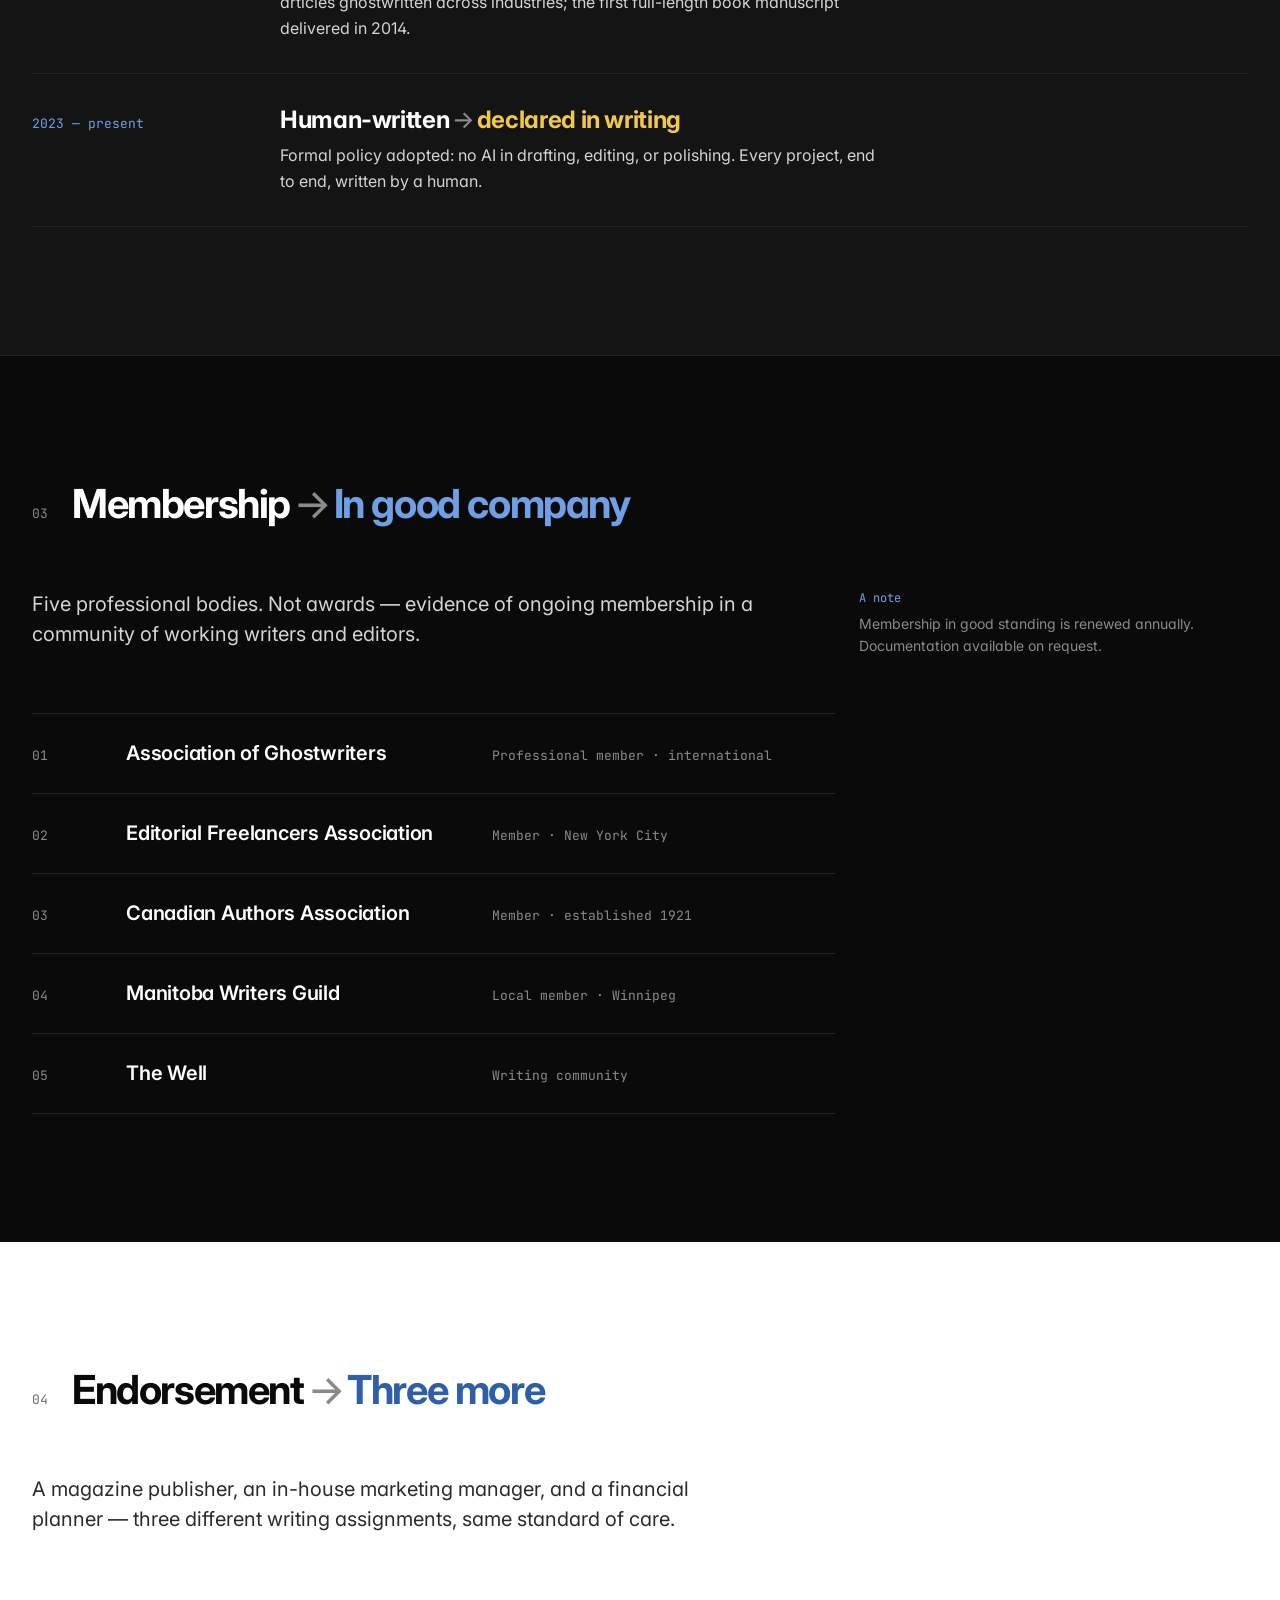
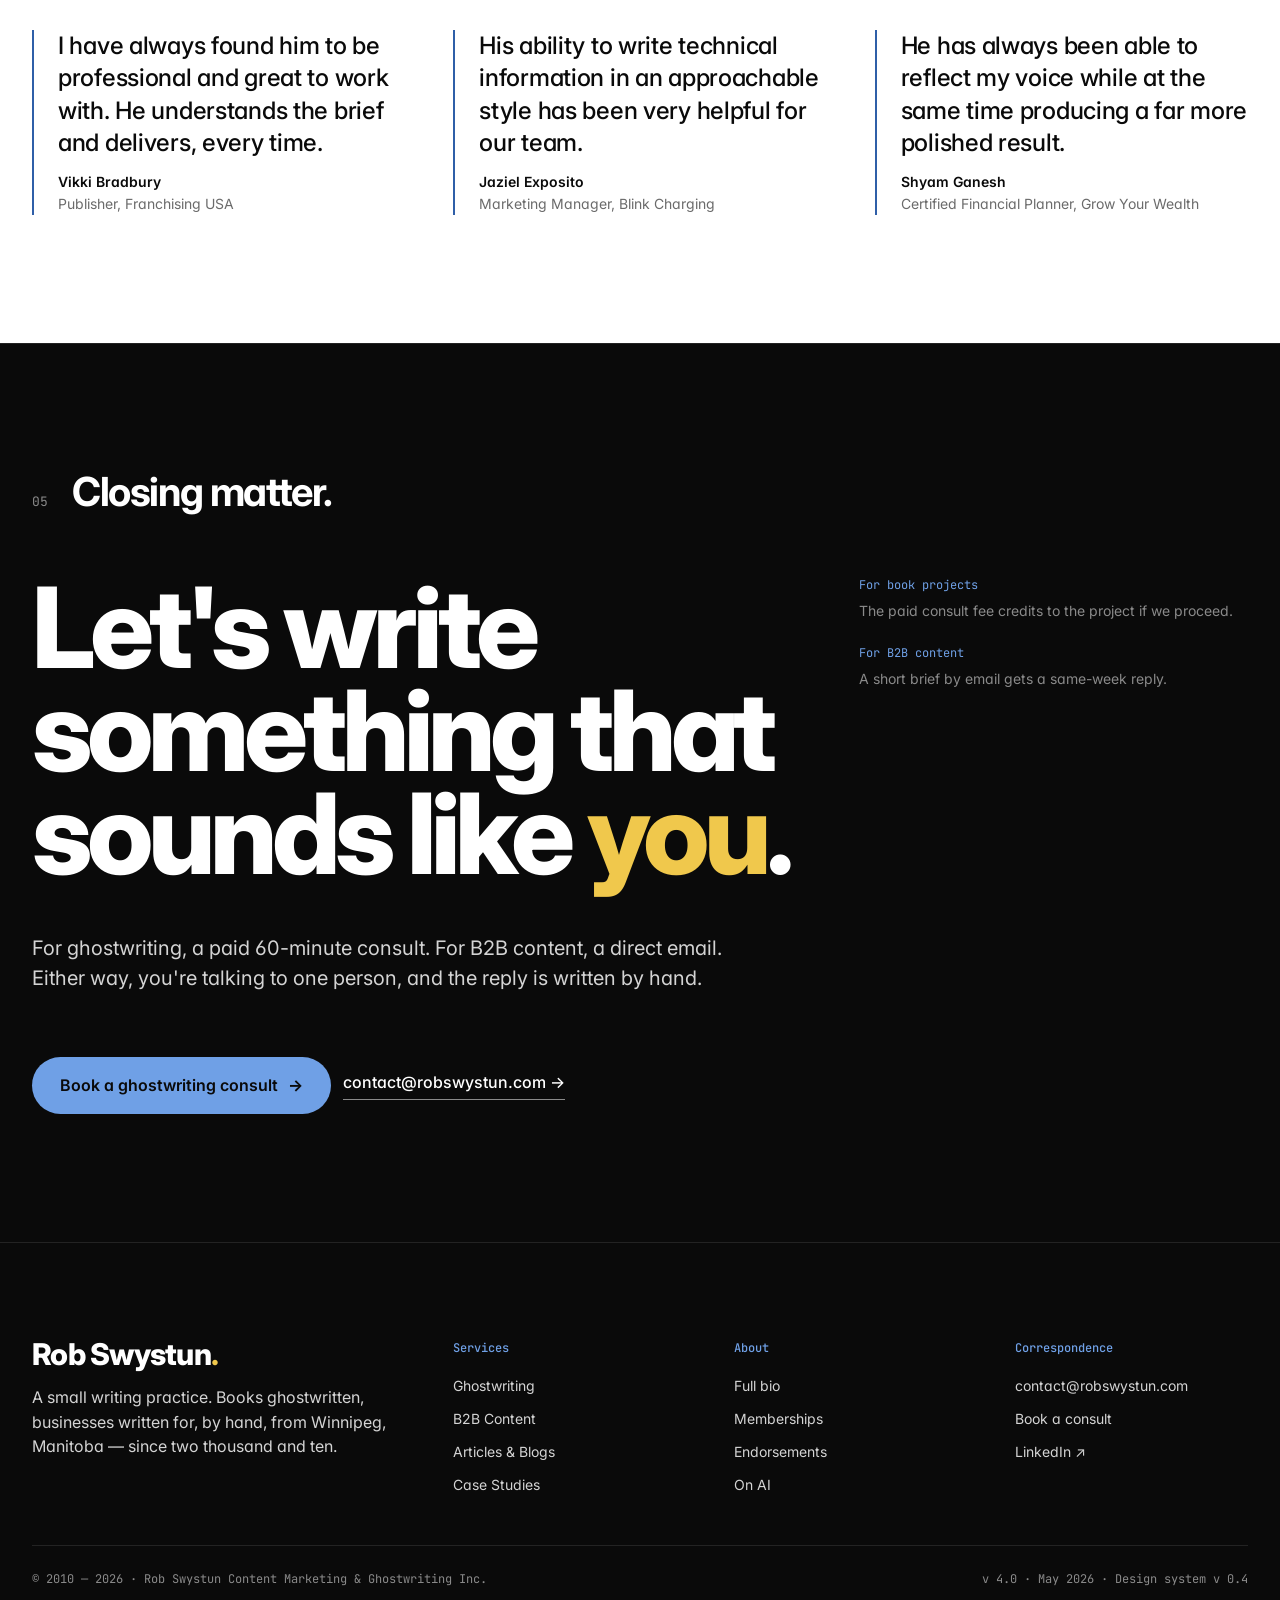
==== commit ec3f9a30: "Update the website" ====
--- a/about.html
+++ b/about.html
@@ -11,6 +11,51 @@
   <link href="https://fonts.googleapis.com/css2?family=Inter:wght@300;400;500;600;700;800;900&family=JetBrains+Mono:wght@400;500&display=swap" rel="stylesheet" />
 
   <link rel="stylesheet" href="styles.css" />
+
+  <style>
+    /* Rob portrait — about masthead, centerpiece */
+    .masthead-with-portrait {
+      display: grid;
+      grid-template-columns: 7fr 5fr;
+      gap: var(--s-8);
+      align-items: end;
+    }
+    .rob-about {
+      position: relative;
+      width: 100%;
+      aspect-ratio: 1002 / 1306;
+      max-width: 480px;
+      margin-left: auto;
+      margin-bottom: calc(-1 * var(--s-9));   /* let him bleed past masthead bottom padding */
+    }
+    .rob-about picture, .rob-about img {
+      display: block;
+      width: 100%;
+      height: auto;
+      filter: drop-shadow(0 24px 60px rgba(0,0,0,0.65));
+    }
+    .rob-about__tag {
+      position: absolute;
+      left: 4px;
+      top: 4px;
+      display: flex;
+      flex-direction: column;
+      gap: 2px;
+      font-family: var(--mono);
+      font-size: var(--t-12);
+      color: var(--text-mute);
+      line-height: 1.4;
+    }
+    .rob-about__tag .num {
+      color: var(--blue);
+      letter-spacing: 0;
+    }
+    .rob-about__tag strong { color: var(--text); font-weight: 600; }
+    @media (max-width: 900px) {
+      .masthead-with-portrait { grid-template-columns: 1fr; gap: var(--s-7); }
+      .rob-about { max-width: 320px; margin: 0; margin-bottom: 0; }
+    }
+  </style>
 </head>
 <body data-screen-label="02 About">
   <a class="skip" href="#main">Skip to text</a>
@@ -34,26 +79,31 @@
     <section class="masthead" data-screen-label="About masthead">
       <div class="wrap">
 
-        <div class="masthead__meta">
-          <span><a href="index.html" style="color: var(--text-mute); border-bottom: 1px solid var(--line);">Home</a> &nbsp;/&nbsp; About</span>
-          <span class="accent">A short biography</span>
-          <span>Winnipeg, MB</span>
-        </div>
-
-        <h1>
-          Twenty years. Ninety companies. One <span class="blue">voice</span>.
-        </h1>
-
-        <p class="masthead__dek">
-          A published fiction author, book ghostwriter, and B2B content marketer
-          working alone, by hand, from Winnipeg. Twenty years in. Still writing
-          every word himself.
-        </p>
-
-        <div class="masthead__post-meta">
-          <span><strong>Practice founded</strong> Aug. 2010</span>
-          <span><strong>First by-line</strong> 2005</span>
-          <span><strong>First ghosted book</strong> 2014</span>
+        <div class="masthead-with-portrait">
+          <div>
+            <h1>
+              Twenty years. Ninety companies. One <span class="blue">voice</span>.
+            </h1>
+
+            <p class="masthead__dek">
+              A published fiction author, book ghostwriter, and B2B content marketer
+              working alone, by hand, from Winnipeg. Twenty years in. Still writing
+              every word himself.
+            </p>
+
+            <div class="masthead__post-meta">
+              <span><strong>Practice founded</strong> Aug. 2010</span>
+              <span><strong>First by-line</strong> 2005</span>
+              <span><strong>First ghosted book</strong> 2014</span>
+            </div>
+          </div>
+
+          <figure class="rob-about">
+            <picture>
+              <source srcset="assets/rob-portrait.avif" type="image/avif" />
+              <img src="assets/rob-portrait.png" alt="Rob Swystun, ghostwriter and content marketer, gesturing toward the headline" />
+            </picture>
+          </figure>
         </div>
       </div>
     </section>
@@ -68,7 +118,6 @@
 
         <div class="grid">
           <div class="col-1-7">
-            <p class="eyebrow">¶ 1 of 5 · On entering the trade</p>
             <p style="font-size: var(--t-20); line-height: 1.55; color: var(--text);">
               I've been writing professionally since 2005, when I sold my first piece
               of journalism while still figuring out what professional writing even
@@ -89,7 +138,6 @@
 
         <div class="grid mt-5">
           <div class="col-1-7">
-            <p class="eyebrow">¶ 2 of 5 · Ghostwriting</p>
             <h3 class="h-3" style="margin-bottom: var(--s-3);">The ghostwriting practice.</h3>
             <p>
               I've been ghostwriting books and long-form thought-leadership for thirteen
@@ -110,7 +158,6 @@
 
         <div class="grid mt-5">
           <div class="col-1-7">
-            <p class="eyebrow">¶ 3 of 5 · B2B writing</p>
             <h3 class="h-3" style="margin-bottom: var(--s-3);">The B2B content marketing practice.</h3>
             <p>
               On the marketing side, I've written for 90+ companies — articles, blogs,
@@ -130,7 +177,6 @@
 
         <div class="grid mt-5">
           <div class="col-1-7">
-            <p class="eyebrow">¶ 4 of 5 · The promise</p>
             <h3 class="h-3" style="margin-bottom: var(--s-3);">The promise I won't bend.</h3>
             <p>
               Every word that leaves my desk is written by a human — by me. I don't use
@@ -150,7 +196,6 @@
 
         <div class="grid mt-5">
           <div class="col-1-7">
-            <p class="eyebrow">¶ 5 of 5 · Sincerely</p>
             <p style="font-family: var(--sans); font-weight: 800; font-size: clamp(40px, 6vw, 72px); line-height: 1; color: var(--blue); letter-spacing: -0.035em; margin: var(--s-3) 0; max-width: none;">
               Rob Swystun<span style="color: var(--warm);">.</span>
             </p>
@@ -167,15 +212,6 @@
         </div>
       </div>
     </section>
-
-    <!-- section break -->
-    <div class="wrap">
-      <div class="section-break" role="separator">
-        <span class="section-break__dot" aria-hidden="true"></span>
-        <span class="section-break__label">A short timeline</span>
-        <span class="section-break__dot" aria-hidden="true"></span>
-      </div>
-    </div>
 
     <!-- ═══════ 02 / TIMELINE ══════════════════════════════════ -->
     <section class="section--no-top section--alt" data-screen-label="Timeline">
@@ -337,7 +373,6 @@
 
         <div class="grid">
           <div class="col-1-8">
-            <p class="eyebrow">Ready when you are</p>
 
             <h2 class="h-display" style="margin-bottom: var(--s-7);">
               Let's write something that sounds like <span class="warm">you</span>.
